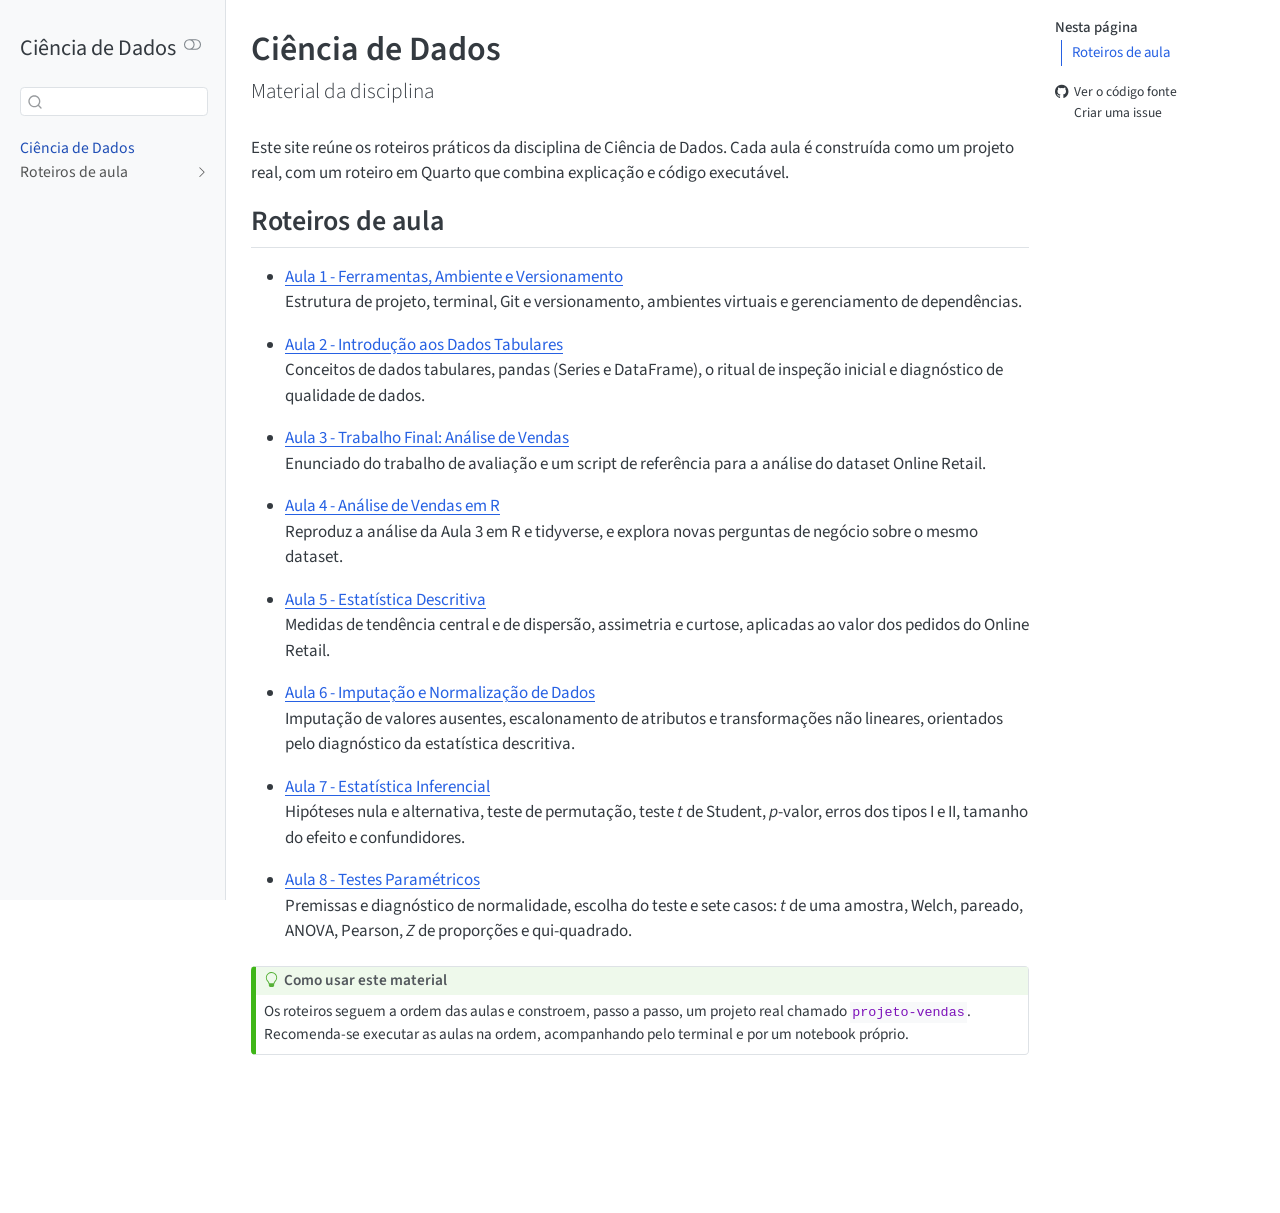
==== index.html @ 38ea1d6f "Built site for gh-pages" ====
<!DOCTYPE html>
<html xmlns="http://www.w3.org/1999/xhtml" lang="pt-BR" xml:lang="pt-BR"><head>

<meta charset="utf-8">
<meta name="generator" content="quarto-1.6.40">

<meta name="viewport" content="width=device-width, initial-scale=1.0, user-scalable=yes">


<title>Ciência de Dados</title>
<style>
code{white-space: pre-wrap;}
span.smallcaps{font-variant: small-caps;}
div.columns{display: flex; gap: min(4vw, 1.5em);}
div.column{flex: auto; overflow-x: auto;}
div.hanging-indent{margin-left: 1.5em; text-indent: -1.5em;}
ul.task-list{list-style: none;}
ul.task-list li input[type="checkbox"] {
  width: 0.8em;
  margin: 0 0.8em 0.2em -1em; /* quarto-specific, see https://github.com/quarto-dev/quarto-cli/issues/4556 */ 
  vertical-align: middle;
}
</style>


<script src="site_libs/quarto-nav/quarto-nav.js"></script>
<script src="site_libs/quarto-nav/headroom.min.js"></script>
<script src="site_libs/clipboard/clipboard.min.js"></script>
<script src="site_libs/quarto-search/autocomplete.umd.js"></script>
<script src="site_libs/quarto-search/fuse.min.js"></script>
<script src="site_libs/quarto-search/quarto-search.js"></script>
<meta name="quarto:offset" content="./">
<script src="site_libs/quarto-html/quarto.js"></script>
<script src="site_libs/quarto-html/popper.min.js"></script>
<script src="site_libs/quarto-html/tippy.umd.min.js"></script>
<script src="site_libs/quarto-html/anchor.min.js"></script>
<link href="site_libs/quarto-html/tippy.css" rel="stylesheet">
<link href="site_libs/quarto-html/quarto-syntax-highlighting-549806ee2085284f45b00abea8c6df48.css" rel="stylesheet" class="quarto-color-scheme" id="quarto-text-highlighting-styles">
<link href="site_libs/quarto-html/quarto-syntax-highlighting-dark-8ea72dc5fed832574809a9c94082fbbb.css" rel="prefetch" class="quarto-color-scheme quarto-color-alternate" id="quarto-text-highlighting-styles">
<script src="site_libs/bootstrap/bootstrap.min.js"></script>
<link href="site_libs/bootstrap/bootstrap-icons.css" rel="stylesheet">
<link href="site_libs/bootstrap/bootstrap-31c5116dce638bf40351868cd08965ef.min.css" rel="stylesheet" append-hash="true" class="quarto-color-scheme" id="quarto-bootstrap" data-mode="light">
<link href="site_libs/bootstrap/bootstrap-dark-ba99d7a9af36e81ac0abe239f9976969.min.css" rel="prefetch" append-hash="true" class="quarto-color-scheme quarto-color-alternate" id="quarto-bootstrap" data-mode="dark">
<script id="quarto-search-options" type="application/json">{
  "location": "sidebar",
  "copy-button": false,
  "collapse-after": 3,
  "panel-placement": "start",
  "type": "textbox",
  "limit": 50,
  "keyboard-shortcut": [
    "f",
    "/",
    "s"
  ],
  "show-item-context": false,
  "language": {
    "search-no-results-text": "Nenhum resultado",
    "search-matching-documents-text": "documentos correspondentes",
    "search-copy-link-title": "Copiar link para a busca",
    "search-hide-matches-text": "Esconder correspondências adicionais",
    "search-more-match-text": "mais correspondência neste documento",
    "search-more-matches-text": "mais correspondências neste documento",
    "search-clear-button-title": "Limpar",
    "search-text-placeholder": "",
    "search-detached-cancel-button-title": "Cancelar",
    "search-submit-button-title": "Enviar",
    "search-label": "Procurar"
  }
}</script>


<link rel="stylesheet" href="styles.css">
</head>

<body class="nav-sidebar docked">

<div id="quarto-search-results"></div>
  <header id="quarto-header" class="headroom fixed-top">
  <nav class="quarto-secondary-nav">
    <div class="container-fluid d-flex">
      <button type="button" class="quarto-btn-toggle btn" data-bs-toggle="collapse" role="button" data-bs-target=".quarto-sidebar-collapse-item" aria-controls="quarto-sidebar" aria-expanded="false" aria-label="Alternar barra lateral" onclick="if (window.quartoToggleHeadroom) { window.quartoToggleHeadroom(); }">
        <i class="bi bi-layout-text-sidebar-reverse"></i>
      </button>
        <nav class="quarto-page-breadcrumbs" aria-label="breadcrumb"><ol class="breadcrumb"><li class="breadcrumb-item"><a href="./index.html">Ciência de Dados</a></li></ol></nav>
        <a class="flex-grow-1" role="navigation" data-bs-toggle="collapse" data-bs-target=".quarto-sidebar-collapse-item" aria-controls="quarto-sidebar" aria-expanded="false" aria-label="Alternar barra lateral" onclick="if (window.quartoToggleHeadroom) { window.quartoToggleHeadroom(); }">      
        </a>
      <button type="button" class="btn quarto-search-button" aria-label="Procurar" onclick="window.quartoOpenSearch();">
        <i class="bi bi-search"></i>
      </button>
    </div>
  </nav>
</header>
<!-- content -->
<div id="quarto-content" class="quarto-container page-columns page-rows-contents page-layout-article">
<!-- sidebar -->
  <nav id="quarto-sidebar" class="sidebar collapse collapse-horizontal quarto-sidebar-collapse-item sidebar-navigation docked overflow-auto">
    <div class="pt-lg-2 mt-2 text-left sidebar-header">
    <div class="sidebar-title mb-0 py-0">
      <a href="./">Ciência de Dados</a> 
        <div class="sidebar-tools-main">
  <a href="" class="quarto-color-scheme-toggle quarto-navigation-tool  px-1" onclick="window.quartoToggleColorScheme(); return false;" title="Alternar modo escuro"><i class="bi"></i></a>
</div>
    </div>
      </div>
        <div class="mt-2 flex-shrink-0 align-items-center">
        <div class="sidebar-search">
        <div id="quarto-search" class="" title="Procurar"></div>
        </div>
        </div>
    <div class="sidebar-menu-container"> 
    <ul class="list-unstyled mt-1">
        <li class="sidebar-item">
  <div class="sidebar-item-container"> 
  <a href="./index.html" class="sidebar-item-text sidebar-link active">
 <span class="menu-text">Ciência de Dados</span></a>
  </div>
</li>
        <li class="sidebar-item sidebar-item-section">
      <div class="sidebar-item-container"> 
            <a class="sidebar-item-text sidebar-link text-start collapsed" data-bs-toggle="collapse" data-bs-target="#quarto-sidebar-section-1" role="navigation" aria-expanded="false">
 <span class="menu-text">Roteiros de aula</span></a>
          <a class="sidebar-item-toggle text-start collapsed" data-bs-toggle="collapse" data-bs-target="#quarto-sidebar-section-1" role="navigation" aria-expanded="false" aria-label="Alternar seção">
            <i class="bi bi-chevron-right ms-2"></i>
          </a> 
      </div>
      <ul id="quarto-sidebar-section-1" class="collapse list-unstyled sidebar-section depth1 ">  
          <li class="sidebar-item">
  <div class="sidebar-item-container"> 
  <a href="./aulas/01-ferramentas-ambiente-versionamento.html" class="sidebar-item-text sidebar-link">
 <span class="menu-text">1. Ferramentas, Ambiente e Versionamento</span></a>
  </div>
</li>
          <li class="sidebar-item">
  <div class="sidebar-item-container"> 
  <a href="./aulas/02-introducao-dados-tabulares.html" class="sidebar-item-text sidebar-link">
 <span class="menu-text">2. Introdução aos Dados Tabulares</span></a>
  </div>
</li>
          <li class="sidebar-item">
  <div class="sidebar-item-container"> 
  <a href="./aulas/03-analise-vendas.html" class="sidebar-item-text sidebar-link">
 <span class="menu-text">3. Análise de Vendas</span></a>
  </div>
</li>
          <li class="sidebar-item">
  <div class="sidebar-item-container"> 
  <a href="./aulas/04-analise-vendas-r.html" class="sidebar-item-text sidebar-link">
 <span class="menu-text">4. Análise de Vendas em R</span></a>
  </div>
</li>
          <li class="sidebar-item">
  <div class="sidebar-item-container"> 
  <a href="./aulas/05-estatistica-descritiva.html" class="sidebar-item-text sidebar-link">
 <span class="menu-text">5. Estatística Descritiva</span></a>
  </div>
</li>
          <li class="sidebar-item">
  <div class="sidebar-item-container"> 
  <a href="./aulas/06-imputacao-normalizacao-dados.html" class="sidebar-item-text sidebar-link">
 <span class="menu-text">6. Imputação e Normalização de Dados</span></a>
  </div>
</li>
          <li class="sidebar-item">
  <div class="sidebar-item-container"> 
  <a href="./aulas/07-inferencia-estatistica.html" class="sidebar-item-text sidebar-link">
 <span class="menu-text">7. Estatística Inferencial</span></a>
  </div>
</li>
          <li class="sidebar-item">
  <div class="sidebar-item-container"> 
  <a href="./aulas/08-testes-parametricos.html" class="sidebar-item-text sidebar-link">
 <span class="menu-text">8. Testes Paramétricos</span></a>
  </div>
</li>
      </ul>
  </li>
    </ul>
    </div>
</nav>
<div id="quarto-sidebar-glass" class="quarto-sidebar-collapse-item" data-bs-toggle="collapse" data-bs-target=".quarto-sidebar-collapse-item"></div>
<!-- margin-sidebar -->
    <div id="quarto-margin-sidebar" class="sidebar margin-sidebar">
        <nav id="TOC" role="doc-toc" class="toc-active">
    <h2 id="toc-title">Nesta página</h2>
   
  <ul>
  <li><a href="#roteiros-de-aula" id="toc-roteiros-de-aula" class="nav-link active" data-scroll-target="#roteiros-de-aula">Roteiros de aula</a></li>
  </ul>
<div class="toc-actions"><ul><li><a href="https://github.com/oandrefonseca/data-science/blob/main/index.qmd" class="toc-action"><i class="bi bi-github"></i>Ver o código fonte</a></li><li><a href="https://github.com/oandrefonseca/data-science/issues/new" class="toc-action"><i class="bi empty"></i>Criar uma issue</a></li></ul></div></nav>
    </div>
<!-- main -->
<main class="content" id="quarto-document-content">

<header id="title-block-header" class="quarto-title-block default">
<div class="quarto-title">
<h1 class="title">Ciência de Dados</h1>
<p class="subtitle lead">Material da disciplina</p>
</div>



<div class="quarto-title-meta">

    
  
    
  </div>
  


</header>


<p>Este site reúne os roteiros práticos da disciplina de Ciência de Dados. Cada aula é construída como um projeto real, com um roteiro em Quarto que combina explicação e código executável.</p>
<section id="roteiros-de-aula" class="level2">
<h2 class="anchored" data-anchor-id="roteiros-de-aula">Roteiros de aula</h2>
<ul>
<li><p><a href="./aulas/01-ferramentas-ambiente-versionamento.html">Aula 1 - Ferramentas, Ambiente e Versionamento</a><br>
Estrutura de projeto, terminal, Git e versionamento, ambientes virtuais e gerenciamento de dependências.</p></li>
<li><p><a href="./aulas/02-introducao-dados-tabulares.html">Aula 2 - Introdução aos Dados Tabulares</a><br>
Conceitos de dados tabulares, pandas (Series e DataFrame), o ritual de inspeção inicial e diagnóstico de qualidade de dados.</p></li>
<li><p><a href="./aulas/03-analise-vendas.html">Aula 3 - Trabalho Final: Análise de Vendas</a><br>
Enunciado do trabalho de avaliação e um script de referência para a análise do dataset Online Retail.</p></li>
<li><p><a href="./aulas/04-analise-vendas-r.html">Aula 4 - Análise de Vendas em R</a><br>
Reproduz a análise da Aula 3 em R e tidyverse, e explora novas perguntas de negócio sobre o mesmo dataset.</p></li>
<li><p><a href="./aulas/05-estatistica-descritiva.html">Aula 5 - Estatística Descritiva</a><br>
Medidas de tendência central e de dispersão, assimetria e curtose, aplicadas ao valor dos pedidos do Online Retail.</p></li>
<li><p><a href="./aulas/06-imputacao-normalizacao-dados.html">Aula 6 - Imputação e Normalização de Dados</a><br>
Imputação de valores ausentes, escalonamento de atributos e transformações não lineares, orientados pelo diagnóstico da estatística descritiva.</p></li>
<li><p><a href="./aulas/07-inferencia-estatistica.html">Aula 7 - Estatística Inferencial</a><br>
Hipóteses nula e alternativa, teste de permutação, teste <em>t</em> de Student, <em>p</em>-valor, erros dos tipos I e II, tamanho do efeito e confundidores.</p></li>
<li><p><a href="./aulas/08-testes-parametricos.html">Aula 8 - Testes Paramétricos</a><br>
Premissas e diagnóstico de normalidade, escolha do teste e sete casos: <em>t</em> de uma amostra, Welch, pareado, ANOVA, Pearson, <em>Z</em> de proporções e qui-quadrado.</p></li>
</ul>
<div class="callout callout-style-default callout-tip callout-titled">
<div class="callout-header d-flex align-content-center">
<div class="callout-icon-container">
<i class="callout-icon"></i>
</div>
<div class="callout-title-container flex-fill">
Como usar este material
</div>
</div>
<div class="callout-body-container callout-body">
<p>Os roteiros seguem a ordem das aulas e constroem, passo a passo, um projeto real chamado <code>projeto-vendas</code>. Recomenda-se executar as aulas na ordem, acompanhando pelo terminal e por um notebook próprio.</p>
</div>
</div>


</section>

</main> <!-- /main -->
<script id="quarto-html-after-body" type="application/javascript">
window.document.addEventListener("DOMContentLoaded", function (event) {
  const toggleBodyColorMode = (bsSheetEl) => {
    const mode = bsSheetEl.getAttribute("data-mode");
    const bodyEl = window.document.querySelector("body");
    if (mode === "dark") {
      bodyEl.classList.add("quarto-dark");
      bodyEl.classList.remove("quarto-light");
    } else {
      bodyEl.classList.add("quarto-light");
      bodyEl.classList.remove("quarto-dark");
    }
  }
  const toggleBodyColorPrimary = () => {
    const bsSheetEl = window.document.querySelector("link#quarto-bootstrap");
    if (bsSheetEl) {
      toggleBodyColorMode(bsSheetEl);
    }
  }
  toggleBodyColorPrimary();  
  const disableStylesheet = (stylesheets) => {
    for (let i=0; i < stylesheets.length; i++) {
      const stylesheet = stylesheets[i];
      stylesheet.rel = 'prefetch';
    }
  }
  const enableStylesheet = (stylesheets) => {
    for (let i=0; i < stylesheets.length; i++) {
      const stylesheet = stylesheets[i];
      stylesheet.rel = 'stylesheet';
    }
  }
  const manageTransitions = (selector, allowTransitions) => {
    const els = window.document.querySelectorAll(selector);
    for (let i=0; i < els.length; i++) {
      const el = els[i];
      if (allowTransitions) {
        el.classList.remove('notransition');
      } else {
        el.classList.add('notransition');
      }
    }
  }
  const toggleGiscusIfUsed = (isAlternate, darkModeDefault) => {
    const baseTheme = document.querySelector('#giscus-base-theme')?.value ?? 'light';
    const alternateTheme = document.querySelector('#giscus-alt-theme')?.value ?? 'dark';
    let newTheme = '';
    if(darkModeDefault) {
      newTheme = isAlternate ? baseTheme : alternateTheme;
    } else {
      newTheme = isAlternate ? alternateTheme : baseTheme;
    }
    const changeGiscusTheme = () => {
      // From: https://github.com/giscus/giscus/issues/336
      const sendMessage = (message) => {
        const iframe = document.querySelector('iframe.giscus-frame');
        if (!iframe) return;
        iframe.contentWindow.postMessage({ giscus: message }, 'https://giscus.app');
      }
      sendMessage({
        setConfig: {
          theme: newTheme
        }
      });
    }
    const isGiscussLoaded = window.document.querySelector('iframe.giscus-frame') !== null;
    if (isGiscussLoaded) {
      changeGiscusTheme();
    }
  }
  const toggleColorMode = (alternate) => {
    // Switch the stylesheets
    const alternateStylesheets = window.document.querySelectorAll('link.quarto-color-scheme.quarto-color-alternate');
    manageTransitions('#quarto-margin-sidebar .nav-link', false);
    if (alternate) {
      enableStylesheet(alternateStylesheets);
      for (const sheetNode of alternateStylesheets) {
        if (sheetNode.id === "quarto-bootstrap") {
          toggleBodyColorMode(sheetNode);
        }
      }
    } else {
      disableStylesheet(alternateStylesheets);
      toggleBodyColorPrimary();
    }
    manageTransitions('#quarto-margin-sidebar .nav-link', true);
    // Switch the toggles
    const toggles = window.document.querySelectorAll('.quarto-color-scheme-toggle');
    for (let i=0; i < toggles.length; i++) {
      const toggle = toggles[i];
      if (toggle) {
        if (alternate) {
          toggle.classList.add("alternate");     
        } else {
          toggle.classList.remove("alternate");
        }
      }
    }
    // Hack to workaround the fact that safari doesn't
    // properly recolor the scrollbar when toggling (#1455)
    if (navigator.userAgent.indexOf('Safari') > 0 && navigator.userAgent.indexOf('Chrome') == -1) {
      manageTransitions("body", false);
      window.scrollTo(0, 1);
      setTimeout(() => {
        window.scrollTo(0, 0);
        manageTransitions("body", true);
      }, 40);  
    }
  }
  const isFileUrl = () => { 
    return window.location.protocol === 'file:';
  }
  const hasAlternateSentinel = () => {  
    let styleSentinel = getColorSchemeSentinel();
    if (styleSentinel !== null) {
      return styleSentinel === "alternate";
    } else {
      return false;
    }
  }
  const setStyleSentinel = (alternate) => {
    const value = alternate ? "alternate" : "default";
    if (!isFileUrl()) {
      window.localStorage.setItem("quarto-color-scheme", value);
    } else {
      localAlternateSentinel = value;
    }
  }
  const getColorSchemeSentinel = () => {
    if (!isFileUrl()) {
      const storageValue = window.localStorage.getItem("quarto-color-scheme");
      return storageValue != null ? storageValue : localAlternateSentinel;
    } else {
      return localAlternateSentinel;
    }
  }
  const darkModeDefault = false;
  let localAlternateSentinel = darkModeDefault ? 'alternate' : 'default';
  // Dark / light mode switch
  window.quartoToggleColorScheme = () => {
    // Read the current dark / light value 
    let toAlternate = !hasAlternateSentinel();
    toggleColorMode(toAlternate);
    setStyleSentinel(toAlternate);
    toggleGiscusIfUsed(toAlternate, darkModeDefault);
  };
  // Ensure there is a toggle, if there isn't float one in the top right
  if (window.document.querySelector('.quarto-color-scheme-toggle') === null) {
    const a = window.document.createElement('a');
    a.classList.add('top-right');
    a.classList.add('quarto-color-scheme-toggle');
    a.href = "";
    a.onclick = function() { try { window.quartoToggleColorScheme(); } catch {} return false; };
    const i = window.document.createElement("i");
    i.classList.add('bi');
    a.appendChild(i);
    window.document.body.appendChild(a);
  }
  // Switch to dark mode if need be
  if (hasAlternateSentinel()) {
    toggleColorMode(true);
  } else {
    toggleColorMode(false);
  }
  const icon = "";
  const anchorJS = new window.AnchorJS();
  anchorJS.options = {
    placement: 'right',
    icon: icon
  };
  anchorJS.add('.anchored');
  const isCodeAnnotation = (el) => {
    for (const clz of el.classList) {
      if (clz.startsWith('code-annotation-')) {                     
        return true;
      }
    }
    return false;
  }
  const onCopySuccess = function(e) {
    // button target
    const button = e.trigger;
    // don't keep focus
    button.blur();
    // flash "checked"
    button.classList.add('code-copy-button-checked');
    var currentTitle = button.getAttribute("title");
    button.setAttribute("title", "Copiada");
    let tooltip;
    if (window.bootstrap) {
      button.setAttribute("data-bs-toggle", "tooltip");
      button.setAttribute("data-bs-placement", "left");
      button.setAttribute("data-bs-title", "Copiada");
      tooltip = new bootstrap.Tooltip(button, 
        { trigger: "manual", 
          customClass: "code-copy-button-tooltip",
          offset: [0, -8]});
      tooltip.show();    
    }
    setTimeout(function() {
      if (tooltip) {
        tooltip.hide();
        button.removeAttribute("data-bs-title");
        button.removeAttribute("data-bs-toggle");
        button.removeAttribute("data-bs-placement");
      }
      button.setAttribute("title", currentTitle);
      button.classList.remove('code-copy-button-checked');
    }, 1000);
    // clear code selection
    e.clearSelection();
  }
  const getTextToCopy = function(trigger) {
      const codeEl = trigger.previousElementSibling.cloneNode(true);
      for (const childEl of codeEl.children) {
        if (isCodeAnnotation(childEl)) {
          childEl.remove();
        }
      }
      return codeEl.innerText;
  }
  const clipboard = new window.ClipboardJS('.code-copy-button:not([data-in-quarto-modal])', {
    text: getTextToCopy
  });
  clipboard.on('success', onCopySuccess);
  if (window.document.getElementById('quarto-embedded-source-code-modal')) {
    const clipboardModal = new window.ClipboardJS('.code-copy-button[data-in-quarto-modal]', {
      text: getTextToCopy,
      container: window.document.getElementById('quarto-embedded-source-code-modal')
    });
    clipboardModal.on('success', onCopySuccess);
  }
    var localhostRegex = new RegExp(/^(?:http|https):\/\/localhost\:?[0-9]*\//);
    var mailtoRegex = new RegExp(/^mailto:/);
      var filterRegex = new RegExp("https:\/\/oandrefonseca\.github\.io\/data-science\/");
    var isInternal = (href) => {
        return filterRegex.test(href) || localhostRegex.test(href) || mailtoRegex.test(href);
    }
    // Inspect non-navigation links and adorn them if external
 	var links = window.document.querySelectorAll('a[href]:not(.nav-link):not(.navbar-brand):not(.toc-action):not(.sidebar-link):not(.sidebar-item-toggle):not(.pagination-link):not(.no-external):not([aria-hidden]):not(.dropdown-item):not(.quarto-navigation-tool):not(.about-link)');
    for (var i=0; i<links.length; i++) {
      const link = links[i];
      if (!isInternal(link.href)) {
        // undo the damage that might have been done by quarto-nav.js in the case of
        // links that we want to consider external
        if (link.dataset.originalHref !== undefined) {
          link.href = link.dataset.originalHref;
        }
          // target, if specified
          link.setAttribute("target", "_blank");
          if (link.getAttribute("rel") === null) {
            link.setAttribute("rel", "noopener");
          }
      }
    }
  function tippyHover(el, contentFn, onTriggerFn, onUntriggerFn) {
    const config = {
      allowHTML: true,
      maxWidth: 500,
      delay: 100,
      arrow: false,
      appendTo: function(el) {
          return el.parentElement;
      },
      interactive: true,
      interactiveBorder: 10,
      theme: 'quarto',
      placement: 'bottom-start',
    };
    if (contentFn) {
      config.content = contentFn;
    }
    if (onTriggerFn) {
      config.onTrigger = onTriggerFn;
    }
    if (onUntriggerFn) {
      config.onUntrigger = onUntriggerFn;
    }
    window.tippy(el, config); 
  }
  const noterefs = window.document.querySelectorAll('a[role="doc-noteref"]');
  for (var i=0; i<noterefs.length; i++) {
    const ref = noterefs[i];
    tippyHover(ref, function() {
      // use id or data attribute instead here
      let href = ref.getAttribute('data-footnote-href') || ref.getAttribute('href');
      try { href = new URL(href).hash; } catch {}
      const id = href.replace(/^#\/?/, "");
      const note = window.document.getElementById(id);
      if (note) {
        return note.innerHTML;
      } else {
        return "";
      }
    });
  }
  const xrefs = window.document.querySelectorAll('a.quarto-xref');
  const processXRef = (id, note) => {
    // Strip column container classes
    const stripColumnClz = (el) => {
      el.classList.remove("page-full", "page-columns");
      if (el.children) {
        for (const child of el.children) {
          stripColumnClz(child);
        }
      }
    }
    stripColumnClz(note)
    if (id === null || id.startsWith('sec-')) {
      // Special case sections, only their first couple elements
      const container = document.createElement("div");
      if (note.children && note.children.length > 2) {
        container.appendChild(note.children[0].cloneNode(true));
        for (let i = 1; i < note.children.length; i++) {
          const child = note.children[i];
          if (child.tagName === "P" && child.innerText === "") {
            continue;
          } else {
            container.appendChild(child.cloneNode(true));
            break;
          }
        }
        if (window.Quarto?.typesetMath) {
          window.Quarto.typesetMath(container);
        }
        return container.innerHTML
      } else {
        if (window.Quarto?.typesetMath) {
          window.Quarto.typesetMath(note);
        }
        return note.innerHTML;
      }
    } else {
      // Remove any anchor links if they are present
      const anchorLink = note.querySelector('a.anchorjs-link');
      if (anchorLink) {
        anchorLink.remove();
      }
      if (window.Quarto?.typesetMath) {
        window.Quarto.typesetMath(note);
      }
      if (note.classList.contains("callout")) {
        return note.outerHTML;
      } else {
        return note.innerHTML;
      }
    }
  }
  for (var i=0; i<xrefs.length; i++) {
    const xref = xrefs[i];
    tippyHover(xref, undefined, function(instance) {
      instance.disable();
      let url = xref.getAttribute('href');
      let hash = undefined; 
      if (url.startsWith('#')) {
        hash = url;
      } else {
        try { hash = new URL(url).hash; } catch {}
      }
      if (hash) {
        const id = hash.replace(/^#\/?/, "");
        const note = window.document.getElementById(id);
        if (note !== null) {
          try {
            const html = processXRef(id, note.cloneNode(true));
            instance.setContent(html);
          } finally {
            instance.enable();
            instance.show();
          }
        } else {
          // See if we can fetch this
          fetch(url.split('#')[0])
          .then(res => res.text())
          .then(html => {
            const parser = new DOMParser();
            const htmlDoc = parser.parseFromString(html, "text/html");
            const note = htmlDoc.getElementById(id);
            if (note !== null) {
              const html = processXRef(id, note);
              instance.setContent(html);
            } 
          }).finally(() => {
            instance.enable();
            instance.show();
          });
        }
      } else {
        // See if we can fetch a full url (with no hash to target)
        // This is a special case and we should probably do some content thinning / targeting
        fetch(url)
        .then(res => res.text())
        .then(html => {
          const parser = new DOMParser();
          const htmlDoc = parser.parseFromString(html, "text/html");
          const note = htmlDoc.querySelector('main.content');
          if (note !== null) {
            // This should only happen for chapter cross references
            // (since there is no id in the URL)
            // remove the first header
            if (note.children.length > 0 && note.children[0].tagName === "HEADER") {
              note.children[0].remove();
            }
            const html = processXRef(null, note);
            instance.setContent(html);
          } 
        }).finally(() => {
          instance.enable();
          instance.show();
        });
      }
    }, function(instance) {
    });
  }
      let selectedAnnoteEl;
      const selectorForAnnotation = ( cell, annotation) => {
        let cellAttr = 'data-code-cell="' + cell + '"';
        let lineAttr = 'data-code-annotation="' +  annotation + '"';
        const selector = 'span[' + cellAttr + '][' + lineAttr + ']';
        return selector;
      }
      const selectCodeLines = (annoteEl) => {
        const doc = window.document;
        const targetCell = annoteEl.getAttribute("data-target-cell");
        const targetAnnotation = annoteEl.getAttribute("data-target-annotation");
        const annoteSpan = window.document.querySelector(selectorForAnnotation(targetCell, targetAnnotation));
        const lines = annoteSpan.getAttribute("data-code-lines").split(",");
        const lineIds = lines.map((line) => {
          return targetCell + "-" + line;
        })
        let top = null;
        let height = null;
        let parent = null;
        if (lineIds.length > 0) {
            //compute the position of the single el (top and bottom and make a div)
            const el = window.document.getElementById(lineIds[0]);
            top = el.offsetTop;
            height = el.offsetHeight;
            parent = el.parentElement.parentElement;
          if (lineIds.length > 1) {
            const lastEl = window.document.getElementById(lineIds[lineIds.length - 1]);
            const bottom = lastEl.offsetTop + lastEl.offsetHeight;
            height = bottom - top;
          }
          if (top !== null && height !== null && parent !== null) {
            // cook up a div (if necessary) and position it 
            let div = window.document.getElementById("code-annotation-line-highlight");
            if (div === null) {
              div = window.document.createElement("div");
              div.setAttribute("id", "code-annotation-line-highlight");
              div.style.position = 'absolute';
              parent.appendChild(div);
            }
            div.style.top = top - 2 + "px";
            div.style.height = height + 4 + "px";
            div.style.left = 0;
            let gutterDiv = window.document.getElementById("code-annotation-line-highlight-gutter");
            if (gutterDiv === null) {
              gutterDiv = window.document.createElement("div");
              gutterDiv.setAttribute("id", "code-annotation-line-highlight-gutter");
              gutterDiv.style.position = 'absolute';
              const codeCell = window.document.getElementById(targetCell);
              const gutter = codeCell.querySelector('.code-annotation-gutter');
              gutter.appendChild(gutterDiv);
            }
            gutterDiv.style.top = top - 2 + "px";
            gutterDiv.style.height = height + 4 + "px";
          }
          selectedAnnoteEl = annoteEl;
        }
      };
      const unselectCodeLines = () => {
        const elementsIds = ["code-annotation-line-highlight", "code-annotation-line-highlight-gutter"];
        elementsIds.forEach((elId) => {
          const div = window.document.getElementById(elId);
          if (div) {
            div.remove();
          }
        });
        selectedAnnoteEl = undefined;
      };
        // Handle positioning of the toggle
    window.addEventListener(
      "resize",
      throttle(() => {
        elRect = undefined;
        if (selectedAnnoteEl) {
          selectCodeLines(selectedAnnoteEl);
        }
      }, 10)
    );
    function throttle(fn, ms) {
    let throttle = false;
    let timer;
      return (...args) => {
        if(!throttle) { // first call gets through
            fn.apply(this, args);
            throttle = true;
        } else { // all the others get throttled
            if(timer) clearTimeout(timer); // cancel #2
            timer = setTimeout(() => {
              fn.apply(this, args);
              timer = throttle = false;
            }, ms);
        }
      };
    }
      // Attach click handler to the DT
      const annoteDls = window.document.querySelectorAll('dt[data-target-cell]');
      for (const annoteDlNode of annoteDls) {
        annoteDlNode.addEventListener('click', (event) => {
          const clickedEl = event.target;
          if (clickedEl !== selectedAnnoteEl) {
            unselectCodeLines();
            const activeEl = window.document.querySelector('dt[data-target-cell].code-annotation-active');
            if (activeEl) {
              activeEl.classList.remove('code-annotation-active');
            }
            selectCodeLines(clickedEl);
            clickedEl.classList.add('code-annotation-active');
          } else {
            // Unselect the line
            unselectCodeLines();
            clickedEl.classList.remove('code-annotation-active');
          }
        });
      }
  const findCites = (el) => {
    const parentEl = el.parentElement;
    if (parentEl) {
      const cites = parentEl.dataset.cites;
      if (cites) {
        return {
          el,
          cites: cites.split(' ')
        };
      } else {
        return findCites(el.parentElement)
      }
    } else {
      return undefined;
    }
  };
  var bibliorefs = window.document.querySelectorAll('a[role="doc-biblioref"]');
  for (var i=0; i<bibliorefs.length; i++) {
    const ref = bibliorefs[i];
    const citeInfo = findCites(ref);
    if (citeInfo) {
      tippyHover(citeInfo.el, function() {
        var popup = window.document.createElement('div');
        citeInfo.cites.forEach(function(cite) {
          var citeDiv = window.document.createElement('div');
          citeDiv.classList.add('hanging-indent');
          citeDiv.classList.add('csl-entry');
          var biblioDiv = window.document.getElementById('ref-' + cite);
          if (biblioDiv) {
            citeDiv.innerHTML = biblioDiv.innerHTML;
          }
          popup.appendChild(citeDiv);
        });
        return popup.innerHTML;
      });
    }
  }
});
</script>
</div> <!-- /content -->




<footer class="footer"><div class="nav-footer"><div class="nav-footer-center"><div class="toc-actions d-sm-block d-md-none"><ul><li><a href="https://github.com/oandrefonseca/data-science/blob/main/index.qmd" class="toc-action"><i class="bi bi-github"></i>Ver o código fonte</a></li><li><a href="https://github.com/oandrefonseca/data-science/issues/new" class="toc-action"><i class="bi empty"></i>Criar uma issue</a></li></ul></div></div></div></footer></body></html>
---- site_libs/quarto-html/tippy.css ----
.tippy-box[data-animation=fade][data-state=hidden]{opacity:0}[data-tippy-root]{max-width:calc(100vw - 10px)}.tippy-box{position:relative;background-color:#333;color:#fff;border-radius:4px;font-size:14px;line-height:1.4;white-space:normal;outline:0;transition-property:transform,visibility,opacity}.tippy-box[data-placement^=top]>.tippy-arrow{bottom:0}.tippy-box[data-placement^=top]>.tippy-arrow:before{bottom:-7px;left:0;border-width:8px 8px 0;border-top-color:initial;transform-origin:center top}.tippy-box[data-placement^=bottom]>.tippy-arrow{top:0}.tippy-box[data-placement^=bottom]>.tippy-arrow:before{top:-7px;left:0;border-width:0 8px 8px;border-bottom-color:initial;transform-origin:center bottom}.tippy-box[data-placement^=left]>.tippy-arrow{right:0}.tippy-box[data-placement^=left]>.tippy-arrow:before{border-width:8px 0 8px 8px;border-left-color:initial;right:-7px;transform-origin:center left}.tippy-box[data-placement^=right]>.tippy-arrow{left:0}.tippy-box[data-placement^=right]>.tippy-arrow:before{left:-7px;border-width:8px 8px 8px 0;border-right-color:initial;transform-origin:center right}.tippy-box[data-inertia][data-state=visible]{transition-timing-function:cubic-bezier(.54,1.5,.38,1.11)}.tippy-arrow{width:16px;height:16px;color:#333}.tippy-arrow:before{content:"";position:absolute;border-color:transparent;border-style:solid}.tippy-content{position:relative;padding:5px 9px;z-index:1}
---- site_libs/quarto-html/quarto-syntax-highlighting-549806ee2085284f45b00abea8c6df48.css ----
/* quarto syntax highlight colors */
:root {
  --quarto-hl-ot-color: #003B4F;
  --quarto-hl-at-color: #657422;
  --quarto-hl-ss-color: #20794D;
  --quarto-hl-an-color: #5E5E5E;
  --quarto-hl-fu-color: #4758AB;
  --quarto-hl-st-color: #20794D;
  --quarto-hl-cf-color: #003B4F;
  --quarto-hl-op-color: #5E5E5E;
  --quarto-hl-er-color: #AD0000;
  --quarto-hl-bn-color: #AD0000;
  --quarto-hl-al-color: #AD0000;
  --quarto-hl-va-color: #111111;
  --quarto-hl-bu-color: inherit;
  --quarto-hl-ex-color: inherit;
  --quarto-hl-pp-color: #AD0000;
  --quarto-hl-in-color: #5E5E5E;
  --quarto-hl-vs-color: #20794D;
  --quarto-hl-wa-color: #5E5E5E;
  --quarto-hl-do-color: #5E5E5E;
  --quarto-hl-im-color: #00769E;
  --quarto-hl-ch-color: #20794D;
  --quarto-hl-dt-color: #AD0000;
  --quarto-hl-fl-color: #AD0000;
  --quarto-hl-co-color: #5E5E5E;
  --quarto-hl-cv-color: #5E5E5E;
  --quarto-hl-cn-color: #8f5902;
  --quarto-hl-sc-color: #5E5E5E;
  --quarto-hl-dv-color: #AD0000;
  --quarto-hl-kw-color: #003B4F;
}

/* other quarto variables */
:root {
  --quarto-font-monospace: SFMono-Regular, Menlo, Monaco, Consolas, "Liberation Mono", "Courier New", monospace;
}

pre > code.sourceCode > span {
  color: #003B4F;
}

code span {
  color: #003B4F;
}

code.sourceCode > span {
  color: #003B4F;
}

div.sourceCode,
div.sourceCode pre.sourceCode {
  color: #003B4F;
}

code span.ot {
  color: #003B4F;
  font-style: inherit;
}

code span.at {
  color: #657422;
  font-style: inherit;
}

code span.ss {
  color: #20794D;
  font-style: inherit;
}

code span.an {
  color: #5E5E5E;
  font-style: inherit;
}

code span.fu {
  color: #4758AB;
  font-style: inherit;
}

code span.st {
  color: #20794D;
  font-style: inherit;
}

code span.cf {
  color: #003B4F;
  font-weight: bold;
  font-style: inherit;
}

code span.op {
  color: #5E5E5E;
  font-style: inherit;
}

code span.er {
  color: #AD0000;
  font-style: inherit;
}

code span.bn {
  color: #AD0000;
  font-style: inherit;
}

code span.al {
  color: #AD0000;
  font-style: inherit;
}

code span.va {
  color: #111111;
  font-style: inherit;
}

code span.bu {
  font-style: inherit;
}

code span.ex {
  font-style: inherit;
}

code span.pp {
  color: #AD0000;
  font-style: inherit;
}

code span.in {
  color: #5E5E5E;
  font-style: inherit;
}

code span.vs {
  color: #20794D;
  font-style: inherit;
}

code span.wa {
  color: #5E5E5E;
  font-style: italic;
}

code span.do {
  color: #5E5E5E;
  font-style: italic;
}

code span.im {
  color: #00769E;
  font-style: inherit;
}

code span.ch {
  color: #20794D;
  font-style: inherit;
}

code span.dt {
  color: #AD0000;
  font-style: inherit;
}

code span.fl {
  color: #AD0000;
  font-style: inherit;
}

code span.co {
  color: #5E5E5E;
  font-style: inherit;
}

code span.cv {
  color: #5E5E5E;
  font-style: italic;
}

code span.cn {
  color: #8f5902;
  font-style: inherit;
}

code span.sc {
  color: #5E5E5E;
  font-style: inherit;
}

code span.dv {
  color: #AD0000;
  font-style: inherit;
}

code span.kw {
  color: #003B4F;
  font-weight: bold;
  font-style: inherit;
}

.prevent-inlining {
  content: "</";
}

/*# sourceMappingURL=ae99138f4fbc2fb4c9f5e5cd69c22459.css.map */
---- site_libs/quarto-html/quarto-syntax-highlighting-dark-8ea72dc5fed832574809a9c94082fbbb.css ----
/* quarto syntax highlight colors */
:root {
  --quarto-hl-al-color: #f07178;
  --quarto-hl-an-color: #d4d0ab;
  --quarto-hl-at-color: #00e0e0;
  --quarto-hl-bn-color: #d4d0ab;
  --quarto-hl-bu-color: #abe338;
  --quarto-hl-ch-color: #abe338;
  --quarto-hl-co-color: #f8f8f2;
  --quarto-hl-cv-color: #ffd700;
  --quarto-hl-cn-color: #ffd700;
  --quarto-hl-cf-color: #ffa07a;
  --quarto-hl-dt-color: #ffa07a;
  --quarto-hl-dv-color: #d4d0ab;
  --quarto-hl-do-color: #f8f8f2;
  --quarto-hl-er-color: #f07178;
  --quarto-hl-ex-color: #00e0e0;
  --quarto-hl-fl-color: #d4d0ab;
  --quarto-hl-fu-color: #ffa07a;
  --quarto-hl-im-color: #abe338;
  --quarto-hl-in-color: #d4d0ab;
  --quarto-hl-kw-color: #ffa07a;
  --quarto-hl-op-color: #ffa07a;
  --quarto-hl-ot-color: #00e0e0;
  --quarto-hl-pp-color: #dcc6e0;
  --quarto-hl-re-color: #00e0e0;
  --quarto-hl-sc-color: #abe338;
  --quarto-hl-ss-color: #abe338;
  --quarto-hl-st-color: #abe338;
  --quarto-hl-va-color: #00e0e0;
  --quarto-hl-vs-color: #abe338;
  --quarto-hl-wa-color: #dcc6e0;
}

/* other quarto variables */
:root {
  --quarto-font-monospace: SFMono-Regular, Menlo, Monaco, Consolas, "Liberation Mono", "Courier New", monospace;
}

code span.al {
  background-color: #2a0f15;
  font-weight: bold;
  color: #f07178;
}

code span.an {
  color: #d4d0ab;
}

code span.at {
  color: #00e0e0;
}

code span.bn {
  color: #d4d0ab;
}

code span.bu {
  color: #abe338;
}

code span.ch {
  color: #abe338;
}

code span.co {
  font-style: italic;
  color: #f8f8f2;
}

code span.cv {
  color: #ffd700;
}

code span.cn {
  color: #ffd700;
}

code span.cf {
  font-weight: bold;
  color: #ffa07a;
}

code span.dt {
  color: #ffa07a;
}

code span.dv {
  color: #d4d0ab;
}

code span.do {
  color: #f8f8f2;
}

code span.er {
  color: #f07178;
  text-decoration: underline;
}

code span.ex {
  font-weight: bold;
  color: #00e0e0;
}

code span.fl {
  color: #d4d0ab;
}

code span.fu {
  color: #ffa07a;
}

code span.im {
  color: #abe338;
}

code span.in {
  color: #d4d0ab;
}

code span.kw {
  font-weight: bold;
  color: #ffa07a;
}

pre > code.sourceCode > span {
  color: #f8f8f2;
}

code span {
  color: #f8f8f2;
}

code.sourceCode > span {
  color: #f8f8f2;
}

div.sourceCode,
div.sourceCode pre.sourceCode {
  color: #f8f8f2;
}

code span.op {
  color: #ffa07a;
}

code span.ot {
  color: #00e0e0;
}

code span.pp {
  color: #dcc6e0;
}

code span.re {
  background-color: #f8f8f2;
  color: #00e0e0;
}

code span.sc {
  color: #abe338;
}

code span.ss {
  color: #abe338;
}

code span.st {
  color: #abe338;
}

code span.va {
  color: #00e0e0;
}

code span.vs {
  color: #abe338;
}

code span.wa {
  color: #dcc6e0;
}

.prevent-inlining {
  content: "</";
}

/*# sourceMappingURL=74548907a2aa49896d8738a3cf5e8124.css.map */
---- styles.css ----
/* Estilos customizados do site da disciplina de Ciência de Dados */
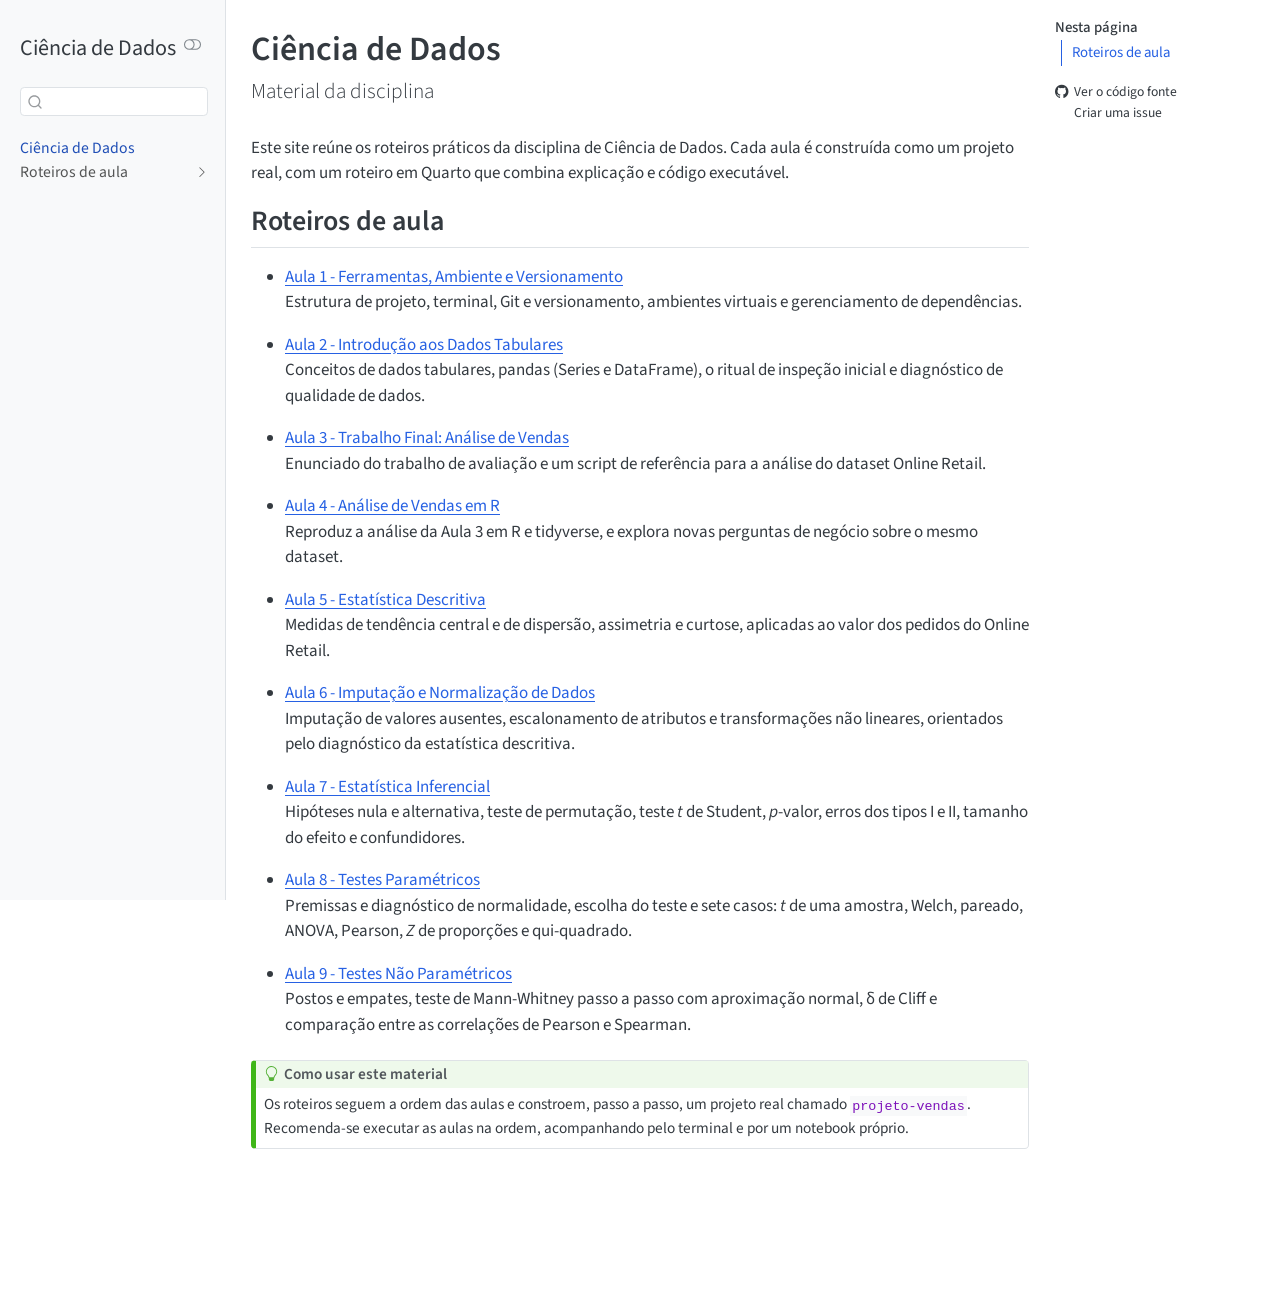
==== commit fdfbd218: "Built site for gh-pages" ====
--- a/index.html
+++ b/index.html
@@ -173,6 +173,12 @@
  <span class="menu-text">8. Testes Paramétricos</span></a>
   </div>
 </li>
+          <li class="sidebar-item">
+  <div class="sidebar-item-container"> 
+  <a href="./aulas/09-testes-nao-parametricos.html" class="sidebar-item-text sidebar-link">
+ <span class="menu-text">9. Testes Não Paramétricos</span></a>
+  </div>
+</li>
       </ul>
   </li>
     </ul>
@@ -232,6 +238,8 @@
 Hipóteses nula e alternativa, teste de permutação, teste <em>t</em> de Student, <em>p</em>-valor, erros dos tipos I e II, tamanho do efeito e confundidores.</p></li>
 <li><p><a href="./aulas/08-testes-parametricos.html">Aula 8 - Testes Paramétricos</a><br>
 Premissas e diagnóstico de normalidade, escolha do teste e sete casos: <em>t</em> de uma amostra, Welch, pareado, ANOVA, Pearson, <em>Z</em> de proporções e qui-quadrado.</p></li>
+<li><p><a href="./aulas/09-testes-nao-parametricos.html">Aula 9 - Testes Não Paramétricos</a><br>
+Postos e empates, teste de Mann-Whitney passo a passo com aproximação normal, δ de Cliff e comparação entre as correlações de Pearson e Spearman.</p></li>
 </ul>
 <div class="callout callout-style-default callout-tip callout-titled">
 <div class="callout-header d-flex align-content-center">
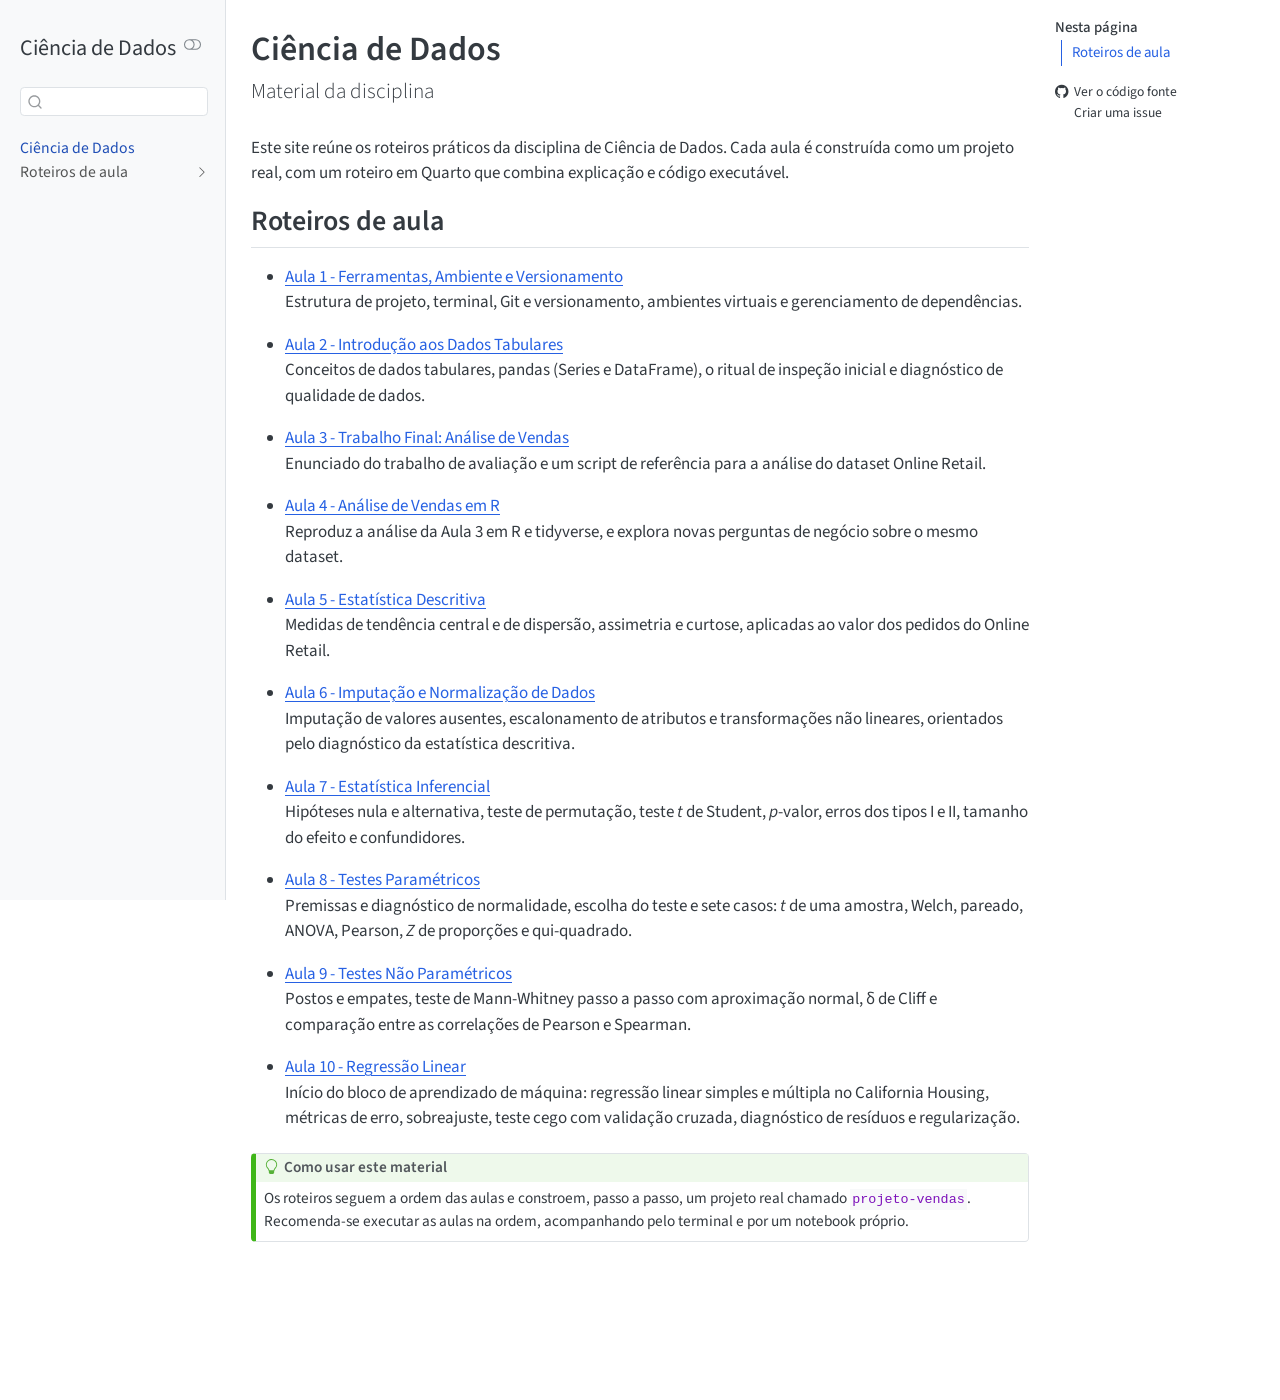
==== commit a272d5f7: "Built site for gh-pages" ====
--- a/index.html
+++ b/index.html
@@ -39,8 +39,8 @@
 <link href="site_libs/quarto-html/quarto-syntax-highlighting-dark-8ea72dc5fed832574809a9c94082fbbb.css" rel="prefetch" class="quarto-color-scheme quarto-color-alternate" id="quarto-text-highlighting-styles">
 <script src="site_libs/bootstrap/bootstrap.min.js"></script>
 <link href="site_libs/bootstrap/bootstrap-icons.css" rel="stylesheet">
-<link href="site_libs/bootstrap/bootstrap-31c5116dce638bf40351868cd08965ef.min.css" rel="stylesheet" append-hash="true" class="quarto-color-scheme" id="quarto-bootstrap" data-mode="light">
-<link href="site_libs/bootstrap/bootstrap-dark-ba99d7a9af36e81ac0abe239f9976969.min.css" rel="prefetch" append-hash="true" class="quarto-color-scheme quarto-color-alternate" id="quarto-bootstrap" data-mode="dark">
+<link href="site_libs/bootstrap/bootstrap-ea0db42993f3daa763beb005ca7de5e1.min.css" rel="stylesheet" append-hash="true" class="quarto-color-scheme" id="quarto-bootstrap" data-mode="light">
+<link href="site_libs/bootstrap/bootstrap-dark-7103d716a658a3fa4e6d0133eeaba5d0.min.css" rel="prefetch" append-hash="true" class="quarto-color-scheme quarto-color-alternate" id="quarto-bootstrap" data-mode="dark">
 <script id="quarto-search-options" type="application/json">{
   "location": "sidebar",
   "copy-button": false,
@@ -179,6 +179,12 @@
  <span class="menu-text">9. Testes Não Paramétricos</span></a>
   </div>
 </li>
+          <li class="sidebar-item">
+  <div class="sidebar-item-container"> 
+  <a href="./aulas/10-regressao-linear.html" class="sidebar-item-text sidebar-link">
+ <span class="menu-text">10. Regressão Linear</span></a>
+  </div>
+</li>
       </ul>
   </li>
     </ul>
@@ -240,6 +246,8 @@
 Premissas e diagnóstico de normalidade, escolha do teste e sete casos: <em>t</em> de uma amostra, Welch, pareado, ANOVA, Pearson, <em>Z</em> de proporções e qui-quadrado.</p></li>
 <li><p><a href="./aulas/09-testes-nao-parametricos.html">Aula 9 - Testes Não Paramétricos</a><br>
 Postos e empates, teste de Mann-Whitney passo a passo com aproximação normal, δ de Cliff e comparação entre as correlações de Pearson e Spearman.</p></li>
+<li><p><a href="./aulas/10-regressao-linear.html">Aula 10 - Regressão Linear</a><br>
+Início do bloco de aprendizado de máquina: regressão linear simples e múltipla no California Housing, métricas de erro, sobreajuste, teste cego com validação cruzada, diagnóstico de resíduos e regularização.</p></li>
 </ul>
 <div class="callout callout-style-default callout-tip callout-titled">
 <div class="callout-header d-flex align-content-center">
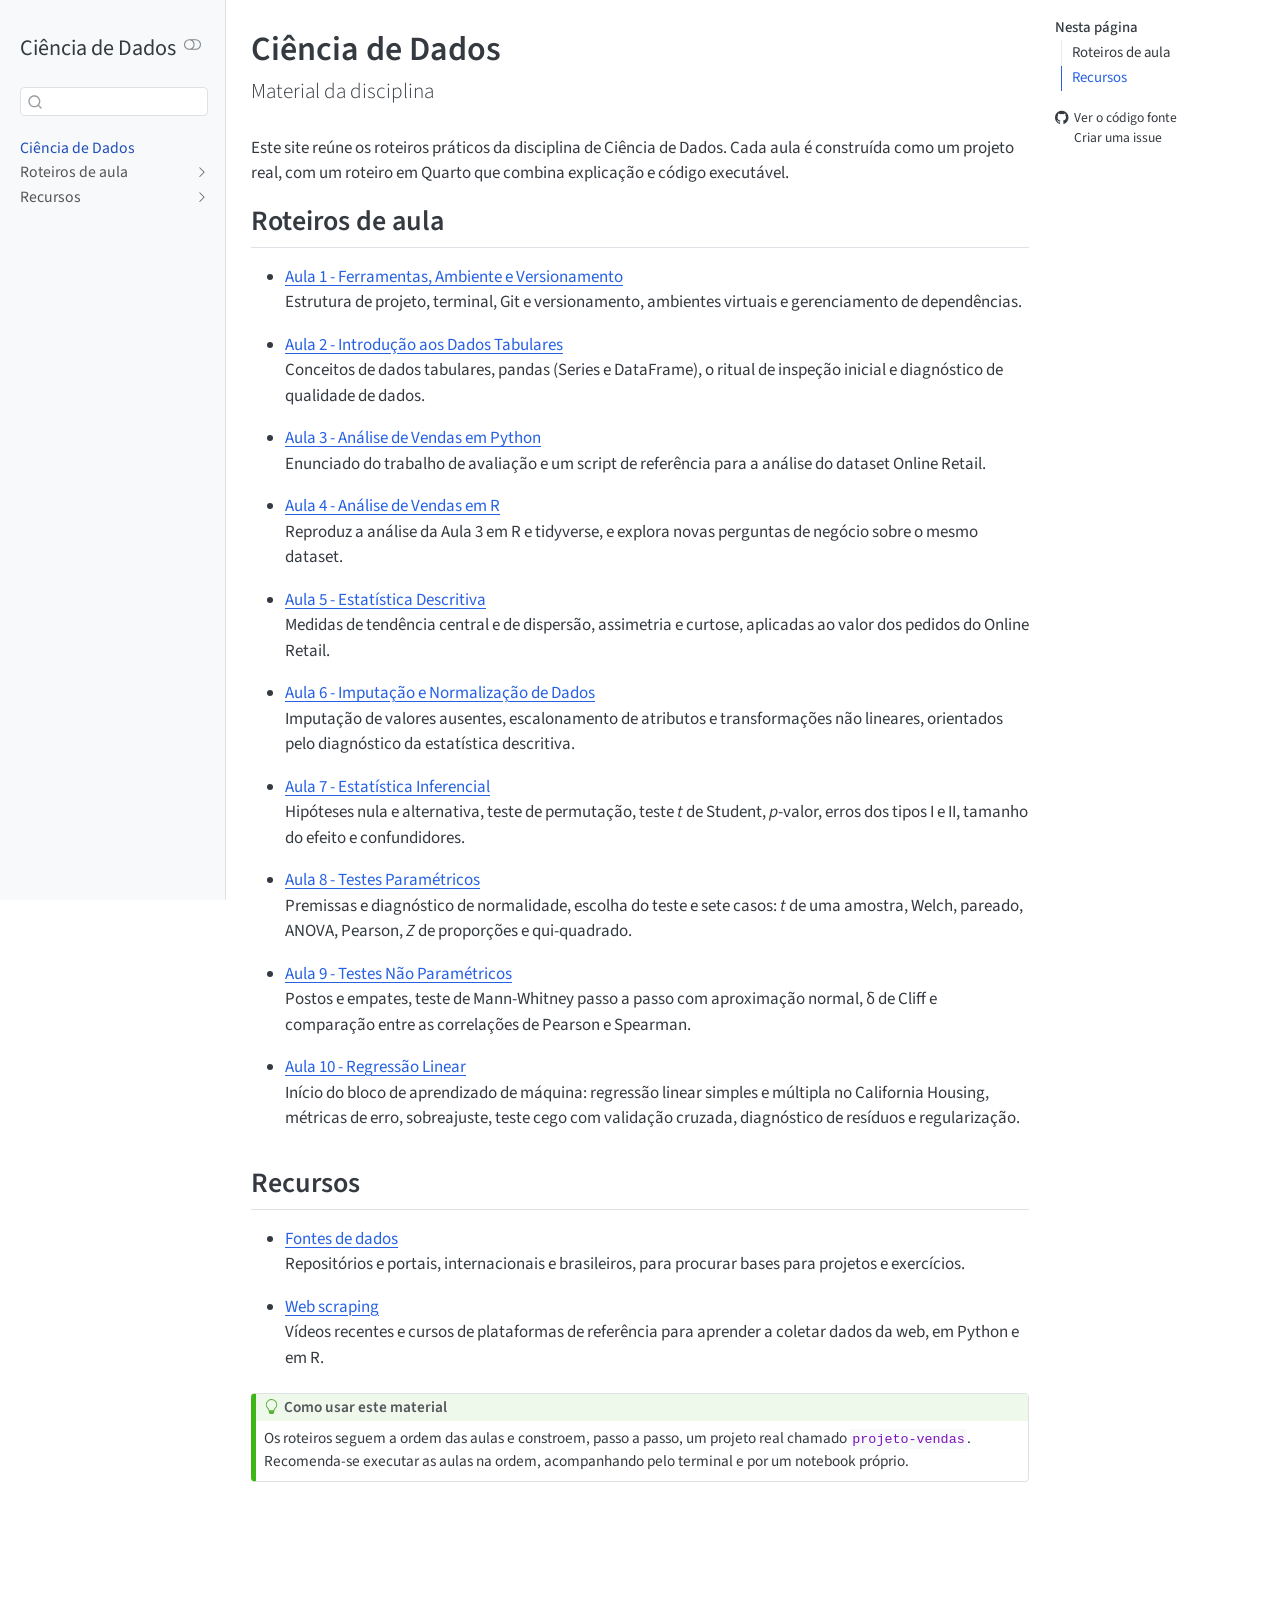
==== commit ba2107e8: "Built site for gh-pages" ====
--- a/index.html
+++ b/index.html
@@ -140,7 +140,7 @@
           <li class="sidebar-item">
   <div class="sidebar-item-container"> 
   <a href="./aulas/03-analise-vendas.html" class="sidebar-item-text sidebar-link">
- <span class="menu-text">3. Análise de Vendas</span></a>
+ <span class="menu-text">3. Análise de Vendas em Python</span></a>
   </div>
 </li>
           <li class="sidebar-item">
@@ -183,6 +183,29 @@
   <div class="sidebar-item-container"> 
   <a href="./aulas/10-regressao-linear.html" class="sidebar-item-text sidebar-link">
  <span class="menu-text">10. Regressão Linear</span></a>
+  </div>
+</li>
+      </ul>
+  </li>
+        <li class="sidebar-item sidebar-item-section">
+      <div class="sidebar-item-container"> 
+            <a class="sidebar-item-text sidebar-link text-start collapsed" data-bs-toggle="collapse" data-bs-target="#quarto-sidebar-section-2" role="navigation" aria-expanded="false">
+ <span class="menu-text">Recursos</span></a>
+          <a class="sidebar-item-toggle text-start collapsed" data-bs-toggle="collapse" data-bs-target="#quarto-sidebar-section-2" role="navigation" aria-expanded="false" aria-label="Alternar seção">
+            <i class="bi bi-chevron-right ms-2"></i>
+          </a> 
+      </div>
+      <ul id="quarto-sidebar-section-2" class="collapse list-unstyled sidebar-section depth1 ">  
+          <li class="sidebar-item">
+  <div class="sidebar-item-container"> 
+  <a href="./recursos/fontes-de-dados.html" class="sidebar-item-text sidebar-link">
+ <span class="menu-text">Fontes de dados</span></a>
+  </div>
+</li>
+          <li class="sidebar-item">
+  <div class="sidebar-item-container"> 
+  <a href="./recursos/web-scraping.html" class="sidebar-item-text sidebar-link">
+ <span class="menu-text">Web scraping</span></a>
   </div>
 </li>
       </ul>
@@ -198,6 +221,7 @@
    
   <ul>
   <li><a href="#roteiros-de-aula" id="toc-roteiros-de-aula" class="nav-link active" data-scroll-target="#roteiros-de-aula">Roteiros de aula</a></li>
+  <li><a href="#recursos" id="toc-recursos" class="nav-link" data-scroll-target="#recursos">Recursos</a></li>
   </ul>
 <div class="toc-actions"><ul><li><a href="https://github.com/oandrefonseca/data-science/blob/main/index.qmd" class="toc-action"><i class="bi bi-github"></i>Ver o código fonte</a></li><li><a href="https://github.com/oandrefonseca/data-science/issues/new" class="toc-action"><i class="bi empty"></i>Criar uma issue</a></li></ul></div></nav>
     </div>
@@ -232,7 +256,7 @@
 Estrutura de projeto, terminal, Git e versionamento, ambientes virtuais e gerenciamento de dependências.</p></li>
 <li><p><a href="./aulas/02-introducao-dados-tabulares.html">Aula 2 - Introdução aos Dados Tabulares</a><br>
 Conceitos de dados tabulares, pandas (Series e DataFrame), o ritual de inspeção inicial e diagnóstico de qualidade de dados.</p></li>
-<li><p><a href="./aulas/03-analise-vendas.html">Aula 3 - Trabalho Final: Análise de Vendas</a><br>
+<li><p><a href="./aulas/03-analise-vendas.html">Aula 3 - Análise de Vendas em Python</a><br>
 Enunciado do trabalho de avaliação e um script de referência para a análise do dataset Online Retail.</p></li>
 <li><p><a href="./aulas/04-analise-vendas-r.html">Aula 4 - Análise de Vendas em R</a><br>
 Reproduz a análise da Aula 3 em R e tidyverse, e explora novas perguntas de negócio sobre o mesmo dataset.</p></li>
@@ -248,6 +272,15 @@
 Postos e empates, teste de Mann-Whitney passo a passo com aproximação normal, δ de Cliff e comparação entre as correlações de Pearson e Spearman.</p></li>
 <li><p><a href="./aulas/10-regressao-linear.html">Aula 10 - Regressão Linear</a><br>
 Início do bloco de aprendizado de máquina: regressão linear simples e múltipla no California Housing, métricas de erro, sobreajuste, teste cego com validação cruzada, diagnóstico de resíduos e regularização.</p></li>
+</ul>
+</section>
+<section id="recursos" class="level2">
+<h2 class="anchored" data-anchor-id="recursos">Recursos</h2>
+<ul>
+<li><p><a href="./recursos/fontes-de-dados.html">Fontes de dados</a><br>
+Repositórios e portais, internacionais e brasileiros, para procurar bases para projetos e exercícios.</p></li>
+<li><p><a href="./recursos/web-scraping.html">Web scraping</a><br>
+Vídeos recentes e cursos de plataformas de referência para aprender a coletar dados da web, em Python e em R.</p></li>
 </ul>
 <div class="callout callout-style-default callout-tip callout-titled">
 <div class="callout-header d-flex align-content-center">
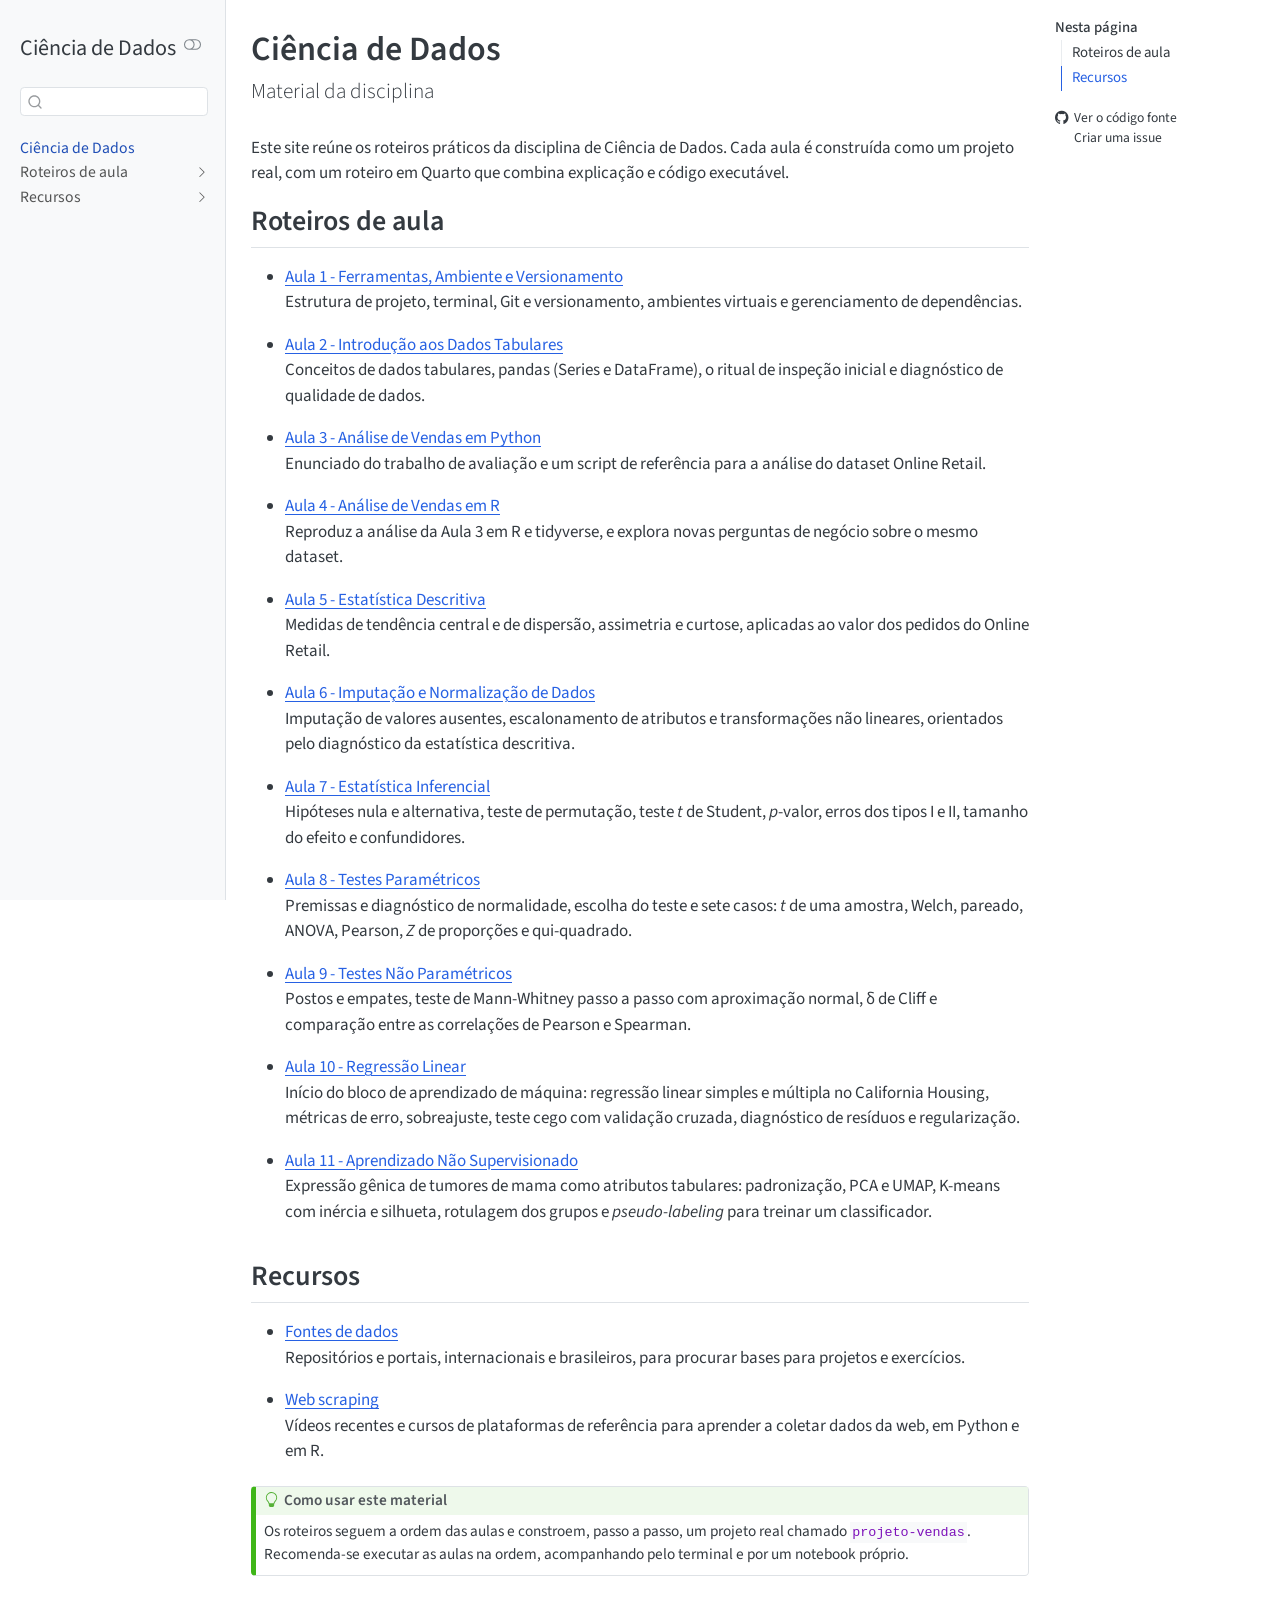
==== commit 00fab53c: "Built site for gh-pages" ====
--- a/index.html
+++ b/index.html
@@ -39,8 +39,8 @@
 <link href="site_libs/quarto-html/quarto-syntax-highlighting-dark-8ea72dc5fed832574809a9c94082fbbb.css" rel="prefetch" class="quarto-color-scheme quarto-color-alternate" id="quarto-text-highlighting-styles">
 <script src="site_libs/bootstrap/bootstrap.min.js"></script>
 <link href="site_libs/bootstrap/bootstrap-icons.css" rel="stylesheet">
-<link href="site_libs/bootstrap/bootstrap-ea0db42993f3daa763beb005ca7de5e1.min.css" rel="stylesheet" append-hash="true" class="quarto-color-scheme" id="quarto-bootstrap" data-mode="light">
-<link href="site_libs/bootstrap/bootstrap-dark-7103d716a658a3fa4e6d0133eeaba5d0.min.css" rel="prefetch" append-hash="true" class="quarto-color-scheme quarto-color-alternate" id="quarto-bootstrap" data-mode="dark">
+<link href="site_libs/bootstrap/bootstrap-8e867490b1e8e5629f6bd70775ef054f.min.css" rel="stylesheet" append-hash="true" class="quarto-color-scheme" id="quarto-bootstrap" data-mode="light">
+<link href="site_libs/bootstrap/bootstrap-dark-a235a7eb5fd8fb4dc711da63ddc85ef7.min.css" rel="prefetch" append-hash="true" class="quarto-color-scheme quarto-color-alternate" id="quarto-bootstrap" data-mode="dark">
 <script id="quarto-search-options" type="application/json">{
   "location": "sidebar",
   "copy-button": false,
@@ -185,6 +185,12 @@
  <span class="menu-text">10. Regressão Linear</span></a>
   </div>
 </li>
+          <li class="sidebar-item">
+  <div class="sidebar-item-container"> 
+  <a href="./aulas/11-aprendizado-nao-supervisionado.html" class="sidebar-item-text sidebar-link">
+ <span class="menu-text">11. Aprendizado Não Supervisionado</span></a>
+  </div>
+</li>
       </ul>
   </li>
         <li class="sidebar-item sidebar-item-section">
@@ -272,6 +278,8 @@
 Postos e empates, teste de Mann-Whitney passo a passo com aproximação normal, δ de Cliff e comparação entre as correlações de Pearson e Spearman.</p></li>
 <li><p><a href="./aulas/10-regressao-linear.html">Aula 10 - Regressão Linear</a><br>
 Início do bloco de aprendizado de máquina: regressão linear simples e múltipla no California Housing, métricas de erro, sobreajuste, teste cego com validação cruzada, diagnóstico de resíduos e regularização.</p></li>
+<li><p><a href="./aulas/11-aprendizado-nao-supervisionado.html">Aula 11 - Aprendizado Não Supervisionado</a><br>
+Expressão gênica de tumores de mama como atributos tabulares: padronização, PCA e UMAP, K-means com inércia e silhueta, rotulagem dos grupos e <em>pseudo-labeling</em> para treinar um classificador.</p></li>
 </ul>
 </section>
 <section id="recursos" class="level2">
